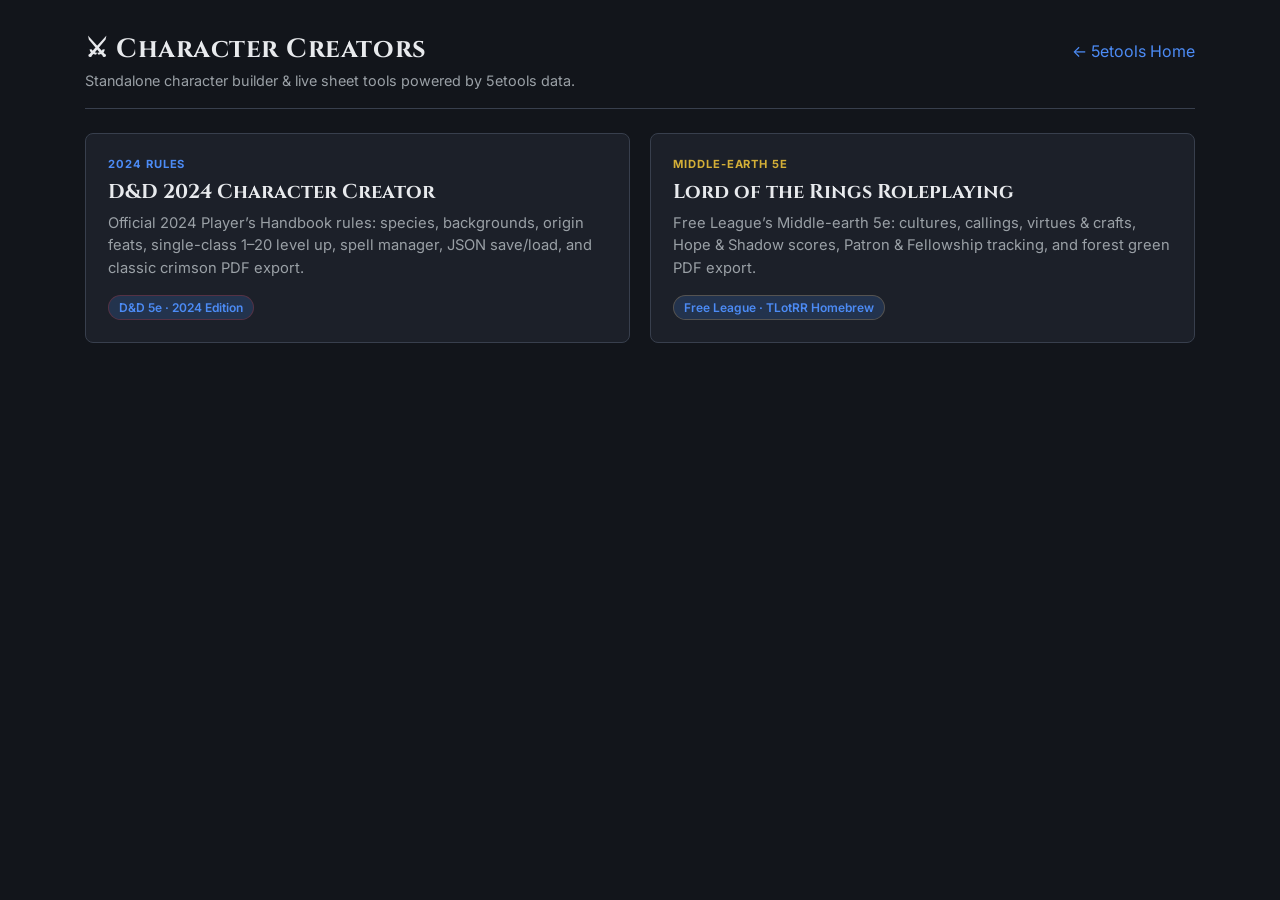
==== character-creators/index.html @ 7088c83d "feat: implement character creators for D&D 2024 and The Lord of the Rings Roleplaying systems" ====
<!DOCTYPE html>
<html lang="en">
<head>
	<meta charset="utf-8">
	<meta name="viewport" content="width=device-width, initial-scale=1">
	<title>Character Creators | 5etools</title>
	<link rel="preconnect" href="https://fonts.googleapis.com">
	<link rel="preconnect" href="https://fonts.gstatic.com" crossorigin>
	<link href="https://fonts.googleapis.com/css2?family=Cinzel:wght@600;700;800&family=Inter:wght@400;500;600;700&display=swap" rel="stylesheet">
	<link rel="icon" type="image/png" href="favicon.png">
	<link rel="stylesheet" href="shared/styles.css">
</head>
<body class="cc-hub-body">
	<div class="cc-page">
		<header class="cc-header cc-hub-header">
			<div>
				<h1>⚔ Character Creators</h1>
				<p class="cc-sub">Standalone character builder & live sheet tools powered by 5etools data.</p>
			</div>
			<p class="cc-muted"><a href="../index.html">← 5etools Home</a></p>
		</header>

		<div class="cc-card-grid cc-hub-grid">
			<a class="cc-card cc-card-dnd" href="dnd-2024/">
				<div class="cc-card-header-badge">2024 RULES</div>
				<h2>D&amp;D 2024 Character Creator</h2>
				<p>Official 2024 Player’s Handbook rules: species, backgrounds, origin feats, single-class 1–20 level up, spell manager, JSON save/load, and classic crimson PDF export.</p>
				<span class="cc-badge cc-badge-dnd">D&amp;D 5e · 2024 Edition</span>
			</a>
			<a class="cc-card cc-card-lotr" href="lotr-rpg/">
				<div class="cc-card-header-badge cc-badge-gold">MIDDLE-EARTH 5E</div>
				<h2>Lord of the Rings Roleplaying</h2>
				<p>Free League’s Middle-earth 5e: cultures, callings, virtues &amp; crafts, Hope &amp; Shadow scores, Patron &amp; Fellowship tracking, and forest green PDF export.</p>
				<span class="cc-badge cc-badge-lotr">Free League · TLotRR Homebrew</span>
			</a>
		</div>
	</div>
</body>
</html>
---- character-creators/shared/styles.css ----
:root {
	--cc-bg: #12151b;
	--cc-bg-elevated: #1c2029;
	--cc-bg-input: #262b37;
	--cc-border: #383f4d;
	--cc-text: #e8eaed;
	--cc-text-muted: #9aa0a6;
	--cc-accent: #4c8bf5;
	--cc-accent-hover: #6ba0f7;
	--cc-danger: #e57373;
	--cc-success: #81c995;
	--cc-warning: #fdd663;
	--cc-radius: 8px;
	--cc-font: "Inter", -apple-system, BlinkMacSystemFont, "Segoe UI", Roboto, sans-serif;
	--cc-font-title: "Cinzel", Georgia, serif;
	--cc-mono: ui-monospace, "Cascadia Code", "SF Mono", Menlo, monospace;
}

*,
*::before,
*::after {
	box-sizing: border-box;
}

html, body {
	margin: 0;
	padding: 0;
	min-height: 100%;
	background: var(--cc-bg);
	color: var(--cc-text);
	font-family: var(--cc-font);
	line-height: 1.45;
	-webkit-font-smoothing: antialiased;
}

a {
	color: var(--cc-accent);
	text-decoration: none;
}
a:hover {
	color: var(--cc-accent-hover);
	text-decoration: underline;
}

.cc-page {
	max-width: 1150px;
	margin: 0 auto;
	padding: 1.5rem 1.25rem 3rem;
}

.cc-header {
	display: flex;
	flex-wrap: wrap;
	align-items: baseline;
	justify-content: space-between;
	gap: 0.75rem 1.25rem;
	margin-bottom: 1.5rem;
	padding-bottom: 1rem;
	border-bottom: 1px solid var(--cc-border);
}

.cc-header h1 {
	margin: 0;
	font-family: var(--cc-font-title);
	font-size: 1.65rem;
	font-weight: 700;
	letter-spacing: 0.02em;
}

.cc-header .cc-sub {
	color: var(--cc-text-muted);
	margin: 0.2rem 0 0;
	font-size: 0.9rem;
}

/* Hub Grid */
.cc-hub-grid {
	display: grid;
	grid-template-columns: repeat(auto-fit, minmax(300px, 1fr));
	gap: 1.25rem;
}
.cc-card-header-badge {
	font-size: 0.7rem;
	font-weight: 700;
	letter-spacing: 0.08em;
	color: var(--cc-accent);
	margin-bottom: 0.3rem;
}
.cc-badge-gold {
	color: #d4af37;
}

.cc-card {
	position: relative;
	display: flex;
	flex-direction: column;
	background: var(--cc-bg-elevated);
	border: 1px solid var(--cc-border);
	border-radius: var(--cc-radius);
	padding: 1.35rem 1.4rem;
	color: inherit;
	transition: border-color 0.2s, transform 0.2s, box-shadow 0.2s;
}
.cc-card:hover {
	border-color: var(--cc-accent);
	text-decoration: none;
	transform: translateY(-2px);
	box-shadow: 0 8px 24px rgba(0,0,0,0.3);
}
.cc-card h2 {
	margin: 0 0 0.4rem;
	font-family: var(--cc-font-title);
	font-size: 1.25rem;
}
.cc-card p {
	margin: 0 0 1rem;
	color: var(--cc-text-muted);
	font-size: 0.92rem;
	line-height: 1.5;
	flex: 1;
}
.cc-card .cc-badge {
	display: inline-block;
	align-self: flex-start;
	font-size: 0.75rem;
	font-weight: 600;
	padding: 0.2rem 0.6rem;
	border-radius: 999px;
	background: rgba(76, 139, 245, 0.18);
	color: var(--cc-accent);
}
.cc-badge-dnd {
	background: rgba(200, 50, 50, 0.18);
	color: #e57373;
	border: 1px solid rgba(200, 50, 50, 0.3);
}
.cc-badge-lotr {
	background: rgba(197, 160, 89, 0.18);
	color: #d4af37;
	border: 1px solid rgba(197, 160, 89, 0.3);
}

.cc-muted { color: var(--cc-text-muted); }
.cc-mono { font-family: var(--cc-mono); font-size: 0.9em; }

/* Equipment editor (shared) */
.cc-eq-editor {
	display: flex;
	flex-direction: column;
	gap: 0.75rem;
}
.cc-eq-head {
	display: flex;
	align-items: baseline;
	justify-content: space-between;
	gap: 0.75rem;
}
.cc-eq-head h3 {
	margin: 0;
}
.cc-eq-list {
	list-style: none;
	margin: 0;
	padding: 0;
	border: 1px solid var(--cc-border);
	border-radius: var(--cc-radius);
	background: var(--cc-bg);
	max-height: 240px;
	overflow: auto;
}
.cc-eq-row {
	display: flex;
	align-items: center;
	justify-content: space-between;
	gap: 0.6rem;
	padding: 0.45rem 0.65rem;
	border-bottom: 1px solid rgba(255, 255, 255, 0.04);
	font-size: 0.92rem;
}
.cc-eq-row:last-child {
	border-bottom: none;
}
.cc-eq-row.is-equipped {
	background: rgba(129, 201, 149, 0.08);
	border-left: 3px solid var(--cc-success);
}
.cc-eq-name {
	flex: 1;
	min-width: 120px;
	word-break: normal;
	overflow-wrap: break-word;
}
.cc-eq-row-actions {
	display: flex;
	align-items: center;
	gap: 0.3rem;
	flex-shrink: 0;
	flex-wrap: wrap;
}
.cc-eq-empty {
	padding: 0.75rem;
	list-style: none;
}
.cc-eq-add,
.cc-eq-catalog {
	border: 1px solid var(--cc-border);
	border-radius: var(--cc-radius);
	padding: 0.65rem 0.75rem;
	background: var(--cc-bg);
}
.cc-eq-add-title {
	font-weight: 650;
	font-size: 0.88rem;
	margin-bottom: 0.4rem;
}
.cc-eq-add-row {
	display: flex;
	flex-wrap: wrap;
	gap: 0.4rem;
	align-items: center;
}
.cc-eq-add-row .cc-input:not(.cc-input-num) {
	flex: 1;
	min-width: 10rem;
	max-width: none;
}
.cc-eq-catalog-list {
	margin-top: 0.5rem;
	max-height: 220px;
	overflow: auto;
	display: flex;
	flex-direction: column;
	gap: 0.2rem;
}
.cc-eq-catalog-item {
	appearance: none;
	text-align: left;
	display: flex;
	flex-wrap: wrap;
	align-items: baseline;
	justify-content: space-between;
	gap: 0.35rem 0.75rem;
	padding: 0.35rem 0.5rem;
	border: 1px solid transparent;
	border-radius: 6px;
	background: transparent;
	color: inherit;
	font: inherit;
	cursor: pointer;
}
.cc-eq-catalog-item:hover {
	border-color: var(--cc-accent);
	background: rgba(76, 139, 245, 0.08);
}
.cc-eq-catalog-name {
	font-weight: 600;
	font-size: 0.9rem;
}
.cc-eq-catalog-meta {
	font-size: 0.75rem;
	color: var(--cc-text-muted);
}
.cc-eq-bulk {
	font-size: 0.9rem;
}
.cc-eq-bulk summary {
	cursor: pointer;
	color: var(--cc-text-muted);
	margin-bottom: 0.35rem;
}
.cc-btn-xs {
	padding: 0.2rem 0.45rem;
	font-size: 0.78rem;
}

/* Source manager & Cog modal */
.cc-btn-cog {
	background: var(--cc-bg-elevated);
	border: 1px solid var(--cc-border);
	color: var(--cc-text);
	display: inline-flex;
	align-items: center;
	gap: 0.35rem;
}
.cc-btn-cog:hover {
	border-color: var(--cc-accent);
	color: var(--cc-accent);
}
.cc-source-banner {
	display: flex;
	align-items: center;
	justify-content: space-between;
	gap: 0.75rem;
	background: var(--cc-bg-elevated);
	border: 1px solid var(--cc-border);
	border-radius: var(--cc-radius);
	padding: 0.5rem 0.75rem;
	margin-bottom: 1rem;
	font-size: 0.88rem;
}
.cc-source-banner-left {
	display: flex;
	align-items: center;
	gap: 0.5rem;
	flex-wrap: wrap;
}
.cc-source-badges {
	display: flex;
	align-items: center;
	gap: 0.35rem;
	flex-wrap: wrap;
}
.cc-badge-source {
	background: rgba(76, 139, 245, 0.15);
	color: var(--cc-accent);
	border: 1px solid rgba(76, 139, 245, 0.3);
	padding: 0.1rem 0.45rem;
	border-radius: 4px;
	font-size: 0.75rem;
	font-weight: 600;
}
.cc-source-modal {
	max-height: 85vh;
	overflow: auto;
}
.cc-source-quick {
	margin-bottom: 1rem;
	gap: 0.4rem;
}
.cc-source-categories {
	display: flex;
	flex-direction: column;
	gap: 1.25rem;
	margin-bottom: 1.25rem;
}
.cc-source-cat h3 {
	margin: 0 0 0.2rem;
	font-size: 1.05rem;
}
.cc-source-cat p {
	margin: 0 0 0.5rem;
	font-size: 0.85rem;
}
.cc-source-grid {
	display: grid;
	grid-template-columns: repeat(auto-fill, minmax(200px, 1fr));
	gap: 0.5rem;
}
.cc-source-card {
	display: flex;
	align-items: center;
	gap: 0.6rem;
	padding: 0.5rem 0.65rem;
	border: 1px solid var(--cc-border);
	border-radius: 6px;
	background: var(--cc-bg);
	cursor: pointer;
	transition: border-color 0.15s, background 0.15s;
}
.cc-source-card:hover {
	border-color: var(--cc-accent);
}
.cc-source-card.is-active {
	border-color: var(--cc-accent);
	background: rgba(76, 139, 245, 0.12);
}
.cc-source-card-info {
	display: flex;
	flex-direction: column;
}
.cc-source-code {
	font-size: 0.75rem;
	font-weight: 700;
	color: var(--cc-accent);
}
.cc-source-name {
	font-size: 0.85rem;
	color: var(--cc-text);
}

/* Item Inspector Modal */
.cc-item-inspector {
	display: flex;
	flex-direction: column;
	gap: 0.75rem;
}
.cc-item-props {
	display: flex;
	flex-wrap: wrap;
	gap: 0.35rem;
}
.cc-item-tag {
	font-size: 0.78rem;
	padding: 0.15rem 0.45rem;
	border-radius: 4px;
	background: var(--cc-bg-input);
	border: 1px solid var(--cc-border);
	color: var(--cc-text);
}

/* Attacks Section & Combat Action Cards */
.cc-attack-grid {
	display: grid;
	grid-template-columns: repeat(auto-fill, minmax(220px, 1fr));
	gap: 0.65rem;
	margin-top: 0.5rem;
}
.cc-attack-card {
	border: 1px solid var(--cc-border);
	border-radius: var(--cc-radius);
	padding: 0.65rem 0.8rem;
	background: var(--cc-bg);
	display: flex;
	flex-direction: column;
	gap: 0.25rem;
}
.cc-attack-name {
	font-weight: 700;
	font-size: 0.95rem;
	display: flex;
	justify-content: space-between;
	align-items: center;
}
.cc-attack-meta {
	font-size: 0.82rem;
	color: var(--cc-text-muted);
}
.cc-attack-stat-row {
	display: flex;
	gap: 0.6rem;
	margin-top: 0.2rem;
}
.cc-attack-badge {
	background: var(--cc-bg-input);
	border: 1px solid var(--cc-border);
	border-radius: 4px;
	padding: 0.2rem 0.5rem;
	font-size: 0.85rem;
	font-weight: 600;
}

/* Currency & Carrying Capacity */
.cc-currency-grid {
	display: flex;
	flex-wrap: wrap;
	gap: 0.5rem;
	align-items: center;
	margin-top: 0.5rem;
	padding: 0.5rem 0.75rem;
	background: var(--cc-bg);
	border: 1px solid var(--cc-border);
	border-radius: var(--cc-radius);
}
.cc-currency-cell {
	display: flex;
	align-items: center;
	gap: 0.3rem;
	font-size: 0.85rem;
	font-weight: 600;
}
.cc-weight-bar-wrap {
	margin-top: 0.5rem;
	font-size: 0.82rem;
}
.cc-weight-bar {
	height: 8px;
	border-radius: 999px;
	background: var(--cc-bg-input);
	overflow: hidden;
	margin-top: 0.2rem;
}
.cc-weight-fill {
	height: 100%;
	background: var(--cc-accent);
	transition: width 0.3s;
}
.cc-weight-fill.is-overburdened {
	background: var(--cc-warning);
}
.cc-weight-fill.is-encumbered {
	background: var(--cc-danger);
}

/* ==========================================================================
   MOBILE & TABLET RESPONSIVE MEDIA QUERIES
   ========================================================================== */

@media (max-width: 768px) {
	.cc-page {
		padding: 1rem 0.75rem 2.5rem;
	}
	.cc-header {
		flex-direction: column;
		align-items: flex-start;
		gap: 0.5rem;
	}
	.cc-header h1 {
		font-size: 1.4rem;
	}
	
	/* Toolbar and steps scrolling */
	.cc-toolbar {
		flex-wrap: wrap;
		gap: 0.5rem;
	}
	.cc-steps {
		display: flex;
		overflow-x: auto;
		white-space: nowrap;
		-webkit-overflow-scrolling: touch;
		padding-bottom: 0.4rem;
		gap: 0.35rem;
	}
	.cc-step-btn {
		flex-shrink: 0;
		padding: 0.4rem 0.7rem;
		font-size: 0.82rem;
	}

	/* Sheet layouts stack on mobile */
	.cc-sheet-cols {
		grid-template-columns: 1fr !important;
		gap: 0.85rem;
	}
	.cc-stat-strip {
		grid-template-columns: repeat(3, 1fr) !important;
		gap: 0.4rem;
	}
	.cc-ability-grid {
		grid-template-columns: repeat(3, 1fr) !important;
		gap: 0.4rem;
	}

	/* Modal mobile drawer style */
	.cc-modal {
		width: 94vw !important;
		max-height: 90vh !important;
		margin: auto;
		border-radius: 12px;
	}
}

@media (max-width: 600px) {
	.cc-eq-row {
		flex-direction: column;
		align-items: stretch;
		gap: 0.45rem;
		padding: 0.55rem 0.65rem;
	}
	.cc-eq-name {
		width: 100%;
		font-size: 0.95rem;
		font-weight: 600;
	}
	.cc-eq-row-actions {
		width: 100%;
		justify-content: flex-end;
		gap: 0.35rem;
	}
	.cc-eq-row-actions .cc-btn {
		flex: 1;
		padding: 0.3rem 0.45rem;
		font-size: 0.78rem;
		text-align: center;
	}
}

@media (max-width: 480px) {
	.cc-stat-strip {
		grid-template-columns: repeat(2, 1fr) !important;
	}
	.cc-ability-grid {
		grid-template-columns: repeat(2, 1fr) !important;
	}
	.cc-attack-grid {
		grid-template-columns: 1fr !important;
	}
	.cc-source-grid {
		grid-template-columns: 1fr !important;
	}
	.cc-btn, .cc-input, select {
		min-height: 40px; /* Touch target safety */
	}
}

/* ==========================================================================
   PDF & PRINT THEMED STYLING
   ========================================================================== */

.cc-pdf-sheet {
	width: 816px;
	background: transparent;
	color: #1c1c1c;
	font-family: Georgia, "Book Antiqua", "Times New Roman", serif;
	font-size: 11px;
	line-height: 1.4;
	margin: 0 auto;
}

.cc-pdf-page {
	width: 816px;
	min-height: 1020px;
	padding: 20px 24px;
	background: #fcfbfa;
	box-shadow: 0 4px 15px rgba(0,0,0,0.15);
	margin-bottom: 20px;
	page-break-after: always;
	break-after: page;
	display: flex;
	flex-direction: column;
	justify-content: flex-start;
	gap: 6px;
	box-sizing: border-box;
}
.cc-pdf-page:last-child {
	page-break-after: auto;
	break-after: auto;
	margin-bottom: 0;
}

.cc-pdf-header-dnd {
	background: linear-gradient(135deg, #58180d 0%, #7d1c10 100%);
	color: #f9f6f0;
	border: 2px solid #8b0000;
	border-radius: 6px;
	padding: 10px 14px;
	margin-bottom: 0;
	display: flex;
	justify-content: space-between;
	align-items: center;
}
.cc-pdf-header-dnd .cc-pdf-name {
	font-size: 22px;
	font-weight: 700;
	color: #ffffff;
	font-family: var(--cc-font-title);
	letter-spacing: 0.02em;
}
.cc-pdf-header-dnd .cc-pdf-sub {
	color: #fdd663;
	font-size: 11.5px;
	margin-top: 2px;
}
.cc-pdf-header-dnd .cc-pdf-meta {
	font-size: 9.5px;
	color: #e2dac4;
	text-align: right;
	line-height: 1.4;
}

.cc-pdf-header-lotr {
	background: linear-gradient(135deg, #1e3f20 0%, #2d552f 100%);
	color: #f4efe6;
	border: 2px solid #c5a059;
	border-radius: 6px;
	padding: 10px 14px;
	margin-bottom: 0;
	display: flex;
	justify-content: space-between;
	align-items: center;
}
.cc-pdf-header-lotr .cc-pdf-name {
	font-size: 22px;
	font-weight: 700;
	color: #ffffff;
	font-family: var(--cc-font-title);
	letter-spacing: 0.03em;
}
.cc-pdf-header-lotr .cc-pdf-sub {
	color: #c5a059;
	font-size: 11.5px;
	margin-top: 2px;
}
.cc-pdf-header-lotr .cc-pdf-meta {
	font-size: 9.5px;
	color: #e5dbc5;
	text-align: right;
	line-height: 1.4;
}

.cc-pdf-tag {
	display: inline-block;
	background: rgba(255, 255, 255, 0.15);
	padding: 2px 6px;
	border-radius: 4px;
	font-size: 9px;
	font-weight: 600;
	margin-top: 3px;
}
.cc-pdf-tag-lotr {
	background: rgba(197, 160, 89, 0.25);
	border: 1px solid #c5a059;
	color: #ffffff;
}

.cc-pdf-grid3 {
	display: grid;
	grid-template-columns: repeat(6, 1fr);
	gap: 6px;
	margin-bottom: 0;
}
.cc-pdf-box {
	border: 1.5px solid #7d1c10;
	border-radius: 5px;
	background: #f7f3eb;
	padding: 4px 3px;
	text-align: center;
}
.cc-pdf-box-lotr {
	border: 1.5px solid #2d552f;
	background: #f2f5f1;
}
.cc-pdf-label {
	font-size: 8.5px;
	font-weight: 700;
	text-transform: uppercase;
	letter-spacing: 0.04em;
	color: #58180d;
	margin-bottom: 1px;
}
.cc-pdf-box-lotr .cc-pdf-label {
	color: #1e3f20;
}
.cc-pdf-big {
	font-size: 15px;
	font-weight: 700;
	color: #111;
}

.cc-pdf-abilities {
	display: grid;
	grid-template-columns: repeat(6, 1fr);
	gap: 6px;
	margin-bottom: 0;
}
.cc-pdf-ab {
	border: 1px solid #999;
	border-radius: 5px;
	background: #ffffff;
	padding: 4px 3px;
	text-align: center;
	box-shadow: 0 1px 3px rgba(0,0,0,0.05);
}
.cc-pdf-ab-lotr {
	border: 1px solid #2d552f;
}

.cc-pdf-section h3 {
	font-size: 11px;
	font-weight: 700;
	text-transform: uppercase;
	letter-spacing: 0.05em;
	color: #7d1c10;
	border-bottom: 1.5px solid #7d1c10;
	padding-bottom: 2px;
	margin: 6px 0 4px;
}
.cc-pdf-lotr section h3 {
	color: #1e3f20;
	border-bottom: 1.5px solid #1e3f20;
}

.cc-pdf-table {
	width: 100%;
	border-collapse: collapse;
	font-size: 9.5px;
	margin-bottom: 0;
}
.cc-pdf-table th {
	background: #7d1c10;
	color: #ffffff;
	text-align: left;
	padding: 3px 5px;
	font-size: 9px;
	text-transform: uppercase;
}
.cc-pdf-table-lotr th {
	background: #1e3f20;
}
.cc-pdf-table td {
	padding: 3px 5px;
	border-bottom: 1px solid #e0e0e0;
}
.cc-pdf-table tr:nth-child(even) td {
	background: #f7f4ec;
}

.cc-pdf-cols {
	display: grid;
	grid-template-columns: 1fr 1.2fr;
	gap: 10px;
	margin-bottom: 0;
}
.cc-pdf-list {
	margin: 0 0 6px;
	padding-left: 14px;
}
.cc-pdf-list.compact {
	list-style: none;
	padding-left: 0;
}
.cc-pdf-list.compact li {
	display: flex;
	justify-content: space-between;
	padding: 1.5px 0;
	border-bottom: 1px dotted #ccc;
}
.cc-pdf-right {
	font-variant-numeric: tabular-nums;
	font-weight: 600;
}
.cc-pdf-feat-text {
	font-size: 9px;
	color: #444;
	margin-top: 1px;
	line-height: 1.3;
}
.cc-pdf-p {
	margin: 0 0 4px;
}
.cc-pdf-coin-grid {
	display: flex;
	gap: 8px;
	background: #f7f4ec;
	border: 1px solid #ccc;
	border-radius: 4px;
	padding: 4px 8px;
	font-size: 9.5px;
	margin-bottom: 0;
}
.cc-pdf-notes-box {
	background: #faf8f2;
	border: 1px dashed #bbb;
	border-radius: 4px;
	padding: 4px 6px;
	font-size: 9px;
	color: #333;
	min-height: 35px;
}
.cc-pdf-footer {
	margin-top: auto;
	padding-top: 4px;
	border-top: 1px solid #bbb;
	display: flex;
	justify-content: space-between;
	font-size: 8.5px;
	color: #777;
}

/* Paper & Pencil Tabletop Trackers */
.cc-pdf-tracker-card {
	display: grid;
	grid-template-columns: 1fr 1fr;
	gap: 10px;
	background: #f7f4ec;
	border: 1.5px solid #7d1c10;
	border-radius: 6px;
	padding: 6px 10px;
	margin-bottom: 0;
	font-size: 9.5px;
}
.cc-pdf-tracker-lotr {
	border-color: #2d552f;
	background: #f2f5f1;
}
.cc-pdf-tracker-title {
	font-weight: 700;
	font-size: 10.5px;
	text-transform: uppercase;
	color: #58180d;
	margin-bottom: 4px;
}
.cc-pdf-tracker-lotr .cc-pdf-tracker-title {
	color: #1e3f20;
}
.cc-pdf-pips {
	font-size: 14px;
	letter-spacing: 0.1em;
	margin-bottom: 4px;
}
.cc-pdf-pip {
	color: #333;
}
.cc-pdf-writein {
	font-size: 8.5px;
	margin-top: 2px;
	color: #444;
}
.cc-pdf-writein-line {
	margin-top: 4px;
	font-size: 10px;
}
.cc-pdf-checks {
	margin-top: 5px;
	font-size: 9.5px;
}
.cc-pdf-ammo-row {
	display: flex;
	justify-content: space-between;
	align-items: center;
	background: #f7f4ec;
	border: 1px solid #ddd;
	border-radius: 4px;
	padding: 4px 8px;
	font-size: 9.5px;
	margin-top: 4px;
}
.cc-pdf-slot-tracker {
	background: #f7f4ec;
	border: 1px solid #ccc;
	border-radius: 4px;
	padding: 4px 8px;
	font-size: 9.5px;
	margin: 4px 0;
}
.cc-pdf-blank-line {
	color: #999;
	letter-spacing: 0.05em;
}

.cc-pdf-notes-full {
	background: #faf8f2;
	border: 1px solid #c5a059;
	border-radius: 6px;
	padding: 10px 14px;
	font-size: 10px;
	color: #222;
	line-height: 1.6;
	flex: 1;
	min-height: 220px;
}
.cc-pdf-dnd .cc-pdf-notes-full {
	border-color: #8b0000;
}
.cc-pdf-notes-lines {
	margin-top: 6px;
	color: #888;
	line-height: 1.8;
}

/* Options Dropdown Menu */
.cc-dropdown {
	position: relative;
	display: inline-block;
}
.cc-dropdown-menu {
	position: absolute;
	top: 100%;
	right: 0;
	margin-top: 0.35rem;
	background: var(--cc-bg-elevated);
	border: 1px solid var(--cc-border);
	border-radius: var(--cc-radius);
	box-shadow: 0 8px 24px rgba(0, 0, 0, 0.5);
	min-width: 190px;
	z-index: 200;
	display: flex;
	flex-direction: column;
	padding: 0.35rem;
	gap: 0.2rem;
}
.cc-dropdown-item {
	appearance: none;
	background: transparent;
	border: none;
	color: var(--cc-text);
	padding: 0.45rem 0.75rem;
	text-align: left;
	font: inherit;
	font-size: 0.88rem;
	border-radius: 4px;
	cursor: pointer;
	display: flex;
	align-items: center;
	gap: 0.5rem;
	width: 100%;
	transition: background 0.15s, color 0.15s;
}
.cc-dropdown-item:hover {
	background: var(--cc-bg-input);
	color: var(--cc-accent);
}
.cc-dropdown-item.cc-danger:hover {
	color: var(--cc-danger);
	background: rgba(229, 115, 115, 0.15);
}
.cc-dropdown-divider {
	height: 1px;
	background: var(--cc-border);
	margin: 0.25rem 0;
}

/* Character Portrait Component */
.cc-portrait-frame {
	position: relative;
	width: 76px;
	height: 76px;
	border-radius: 50%;
	border: 2px solid var(--cc-accent);
	background: var(--cc-bg-elevated);
	overflow: hidden;
	flex-shrink: 0;
	cursor: pointer;
	box-shadow: 0 4px 12px rgba(0, 0, 0, 0.3);
	display: flex;
	align-items: center;
	justify-content: center;
	transition: border-color 0.2s, transform 0.2s;
}
.cc-portrait-frame:hover {
	border-color: #fff;
	transform: scale(1.04);
}
.cc-portrait-img {
	width: 100%;
	height: 100%;
	object-fit: cover;
}
.cc-portrait-placeholder {
	font-size: 1.8rem;
	color: var(--cc-text-muted);
	user-select: none;
}
.cc-portrait-overlay {
	position: absolute;
	inset: 0;
	background: rgba(0, 0, 0, 0.5);
	color: #fff;
	font-size: 0.7rem;
	font-weight: 600;
	display: flex;
	align-items: center;
	justify-content: center;
	opacity: 0;
	transition: opacity 0.15s;
}
.cc-portrait-frame:hover .cc-portrait-overlay {
	opacity: 1;
}

.cc-sheet-header-wrap {
	display: flex;
	align-items: center;
	gap: 1.25rem;
}
.cc-sheet-header-main {
	flex: 1;
	min-width: 0;
}

/* PDF Portrait Frame */
.cc-pdf-portrait {
	width: 64px;
	height: 64px;
	border-radius: 50%;
	border: 2px solid #8b0000;
	object-fit: cover;
	flex-shrink: 0;
}
.cc-pdf-lotr .cc-pdf-portrait {
	border-color: #c5a059;
}

/* Printable Sheet Media Query (fixes color stripping & blank page gaps) */
/* Health & Rest Controls */
.cc-hp-card {
	background: var(--cc-bg-panel);
	border: 1px solid var(--cc-border);
	border-radius: var(--cc-radius);
	padding: 1rem;
	margin-bottom: 1rem;
}
.cc-hp-bar-bg {
	height: 18px;
	background: var(--cc-bg-input);
	border: 1px solid var(--cc-border);
	border-radius: 9px;
	overflow: hidden;
	margin: 0.5rem 0 0.75rem;
	position: relative;
}
.cc-hp-bar-fill {
	height: 100%;
	background: linear-gradient(90deg, #4caf50 0%, #81c784 100%);
	transition: width 0.3s ease;
}
.cc-hp-bar-fill.is-warn {
	background: linear-gradient(90deg, #ff9800 0%, #ffb74d 100%);
}
.cc-hp-bar-fill.is-danger {
	background: linear-gradient(90deg, #f44336 0%, #e57373 100%);
}
.cc-hp-quick-btns {
	display: flex;
	gap: 0.4rem;
	flex-wrap: wrap;
	align-items: center;
}

/* Source pills & category grouping styling */
.cc-source-pills {
	display: flex;
	gap: 0.4rem;
	flex-wrap: wrap;
	margin: 0.5rem 0 0.75rem;
}
.cc-source-pill {
	display: inline-flex;
	align-items: center;
	gap: 4px;
	padding: 0.25rem 0.65rem;
	font-size: 0.8rem;
	border-radius: 12px;
	background: var(--cc-bg-input);
	border: 1px solid var(--cc-border);
	color: var(--cc-fg-muted);
	cursor: pointer;
	user-select: none;
	transition: all 0.2s ease;
}
.cc-source-pill.is-active {
	background: var(--cc-accent);
	color: #ffffff;
	border-color: var(--cc-accent);
	font-weight: 600;
}
.cc-cat-group-title {
	font-size: 0.95rem;
	font-weight: 700;
	color: var(--cc-accent);
	border-bottom: 1px solid var(--cc-border);
	padding-bottom: 0.25rem;
	margin: 1.25rem 0 0.5rem;
}
.cc-cat-group-title:first-child {
	margin-top: 0.5rem;
}

@media print {
	*, *::before, *::after {
		-webkit-print-color-adjust: exact !important;
		print-color-adjust: exact !important;
		color-adjust: exact !important;
	}

	body > *:not(#cc-pdf-host) {
		display: none !important;
	}

	body, html {
		margin: 0 !important;
		padding: 0 !important;
		background: #ffffff !important;
		height: auto !important;
		width: 100% !important;
	}

	#cc-pdf-host {
		display: block !important;
		position: static !important;
		width: 100% !important;
		margin: 0 !important;
		padding: 0 !important;
		visibility: visible !important;
	}

	.cc-pdf-sheet {
		width: 100% !important;
		margin: 0 !important;
		padding: 0 !important;
		box-shadow: none !important;
	}

	.cc-pdf-page {
		width: 100% !important;
		max-width: 100% !important;
		min-height: auto !important;
		box-shadow: none !important;
		margin: 0 !important;
		padding: 24px 28px !important;
		box-sizing: border-box !important;
		page-break-after: always !important;
		break-after: page !important;
		page-break-inside: avoid !important;
		break-inside: avoid !important;
	}

	.cc-pdf-page:last-child {
		page-break-after: avoid !important;
		break-after: avoid !important;
		margin-bottom: 0 !important;
	}

	@page {
		size: letter portrait;
		margin: 0;
	}
}
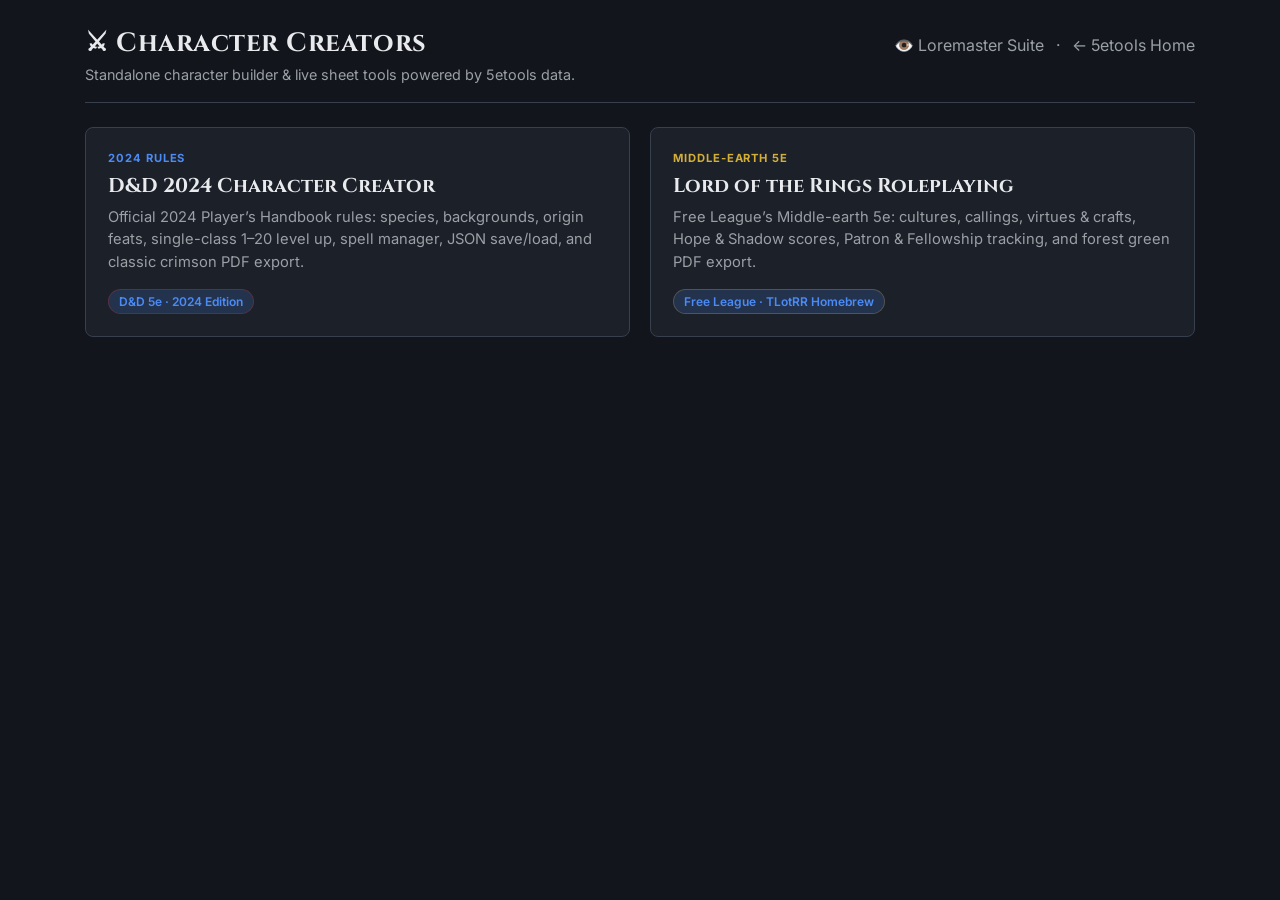
==== commit d5d3eae8: "feat: add character creators and loremaster suite links to landing page and update styling" ====
--- a/character-creators/index.html
+++ b/character-creators/index.html
@@ -17,7 +17,11 @@
 				<h1>⚔ Character Creators</h1>
 				<p class="cc-sub">Standalone character builder & live sheet tools powered by 5etools data.</p>
 			</div>
-			<p class="cc-muted"><a href="../index.html">← 5etools Home</a></p>
+			<div style="display:flex; gap:0.75rem; align-items:center;">
+				<a href="../dmtools/tlotrr/index.html" class="cc-muted" style="text-decoration:none">👁️ Loremaster Suite</a>
+				<span class="cc-muted">·</span>
+				<a href="../index.html" class="cc-muted" style="text-decoration:none">← 5etools Home</a>
+			</div>
 		</header>
 
 		<div class="cc-card-grid cc-hub-grid">
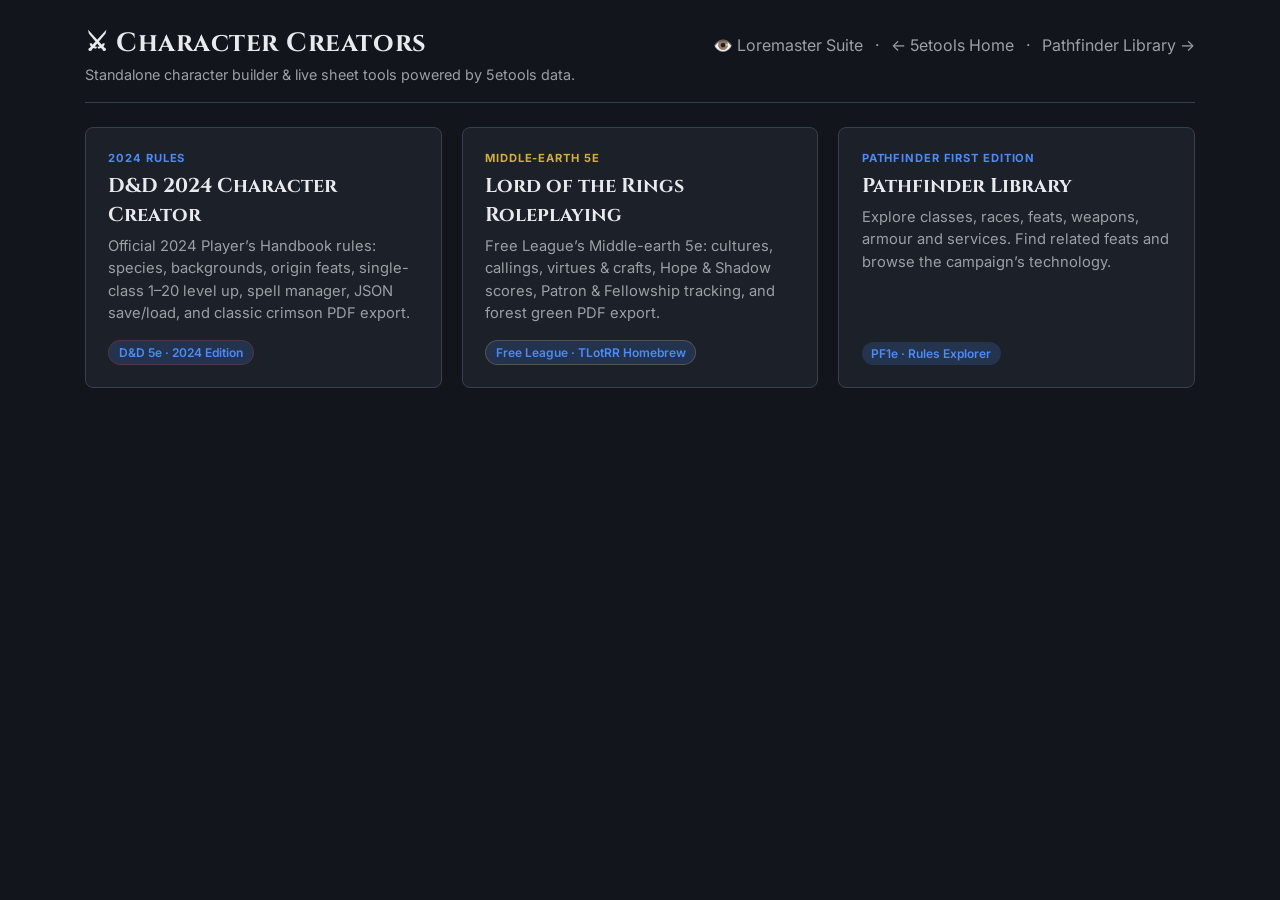
==== commit 6f170b4c: "Add standalone Pathfinder rules library and navigation" ====
--- a/character-creators/index.html
+++ b/character-creators/index.html
@@ -21,6 +21,8 @@
 				<a href="../dmtools/tlotrr/index.html" class="cc-muted" style="text-decoration:none">👁️ Loremaster Suite</a>
 				<span class="cc-muted">·</span>
 				<a href="../index.html" class="cc-muted" style="text-decoration:none">← 5etools Home</a>
+				<span class="cc-muted">·</span>
+				<a href="pathfinder/" class="cc-muted" style="text-decoration:none">Pathfinder Library →</a>
 			</div>
 		</header>
 
@@ -37,6 +39,12 @@
 				<p>Free League’s Middle-earth 5e: cultures, callings, virtues &amp; crafts, Hope &amp; Shadow scores, Patron &amp; Fellowship tracking, and forest green PDF export.</p>
 				<span class="cc-badge cc-badge-lotr">Free League · TLotRR Homebrew</span>
 			</a>
+			<a class="cc-card" href="pathfinder/">
+				<div class="cc-card-header-badge">PATHFINDER FIRST EDITION</div>
+				<h2>Pathfinder Library</h2>
+				<p>Explore classes, races, feats, weapons, armour and services. Find related feats and browse the campaign’s technology.</p>
+				<span class="cc-badge">PF1e · Rules Explorer</span>
+			</a>
 		</div>
 	</div>
 </body>
--- a/character-creators/shared/styles.css
+++ b/character-creators/shared/styles.css
@@ -1038,6 +1038,32 @@
 	opacity: 1;
 }
 
+/* Identity Header Layout */
+.cc-identity-header-grid {
+	display: flex;
+	align-items: flex-start;
+	gap: 1.25rem;
+	margin-top: 1rem;
+	margin-bottom: 1rem;
+	width: 100%;
+}
+.cc-identity-header-grid .cc-portrait-frame {
+	width: 86px;
+	height: 86px;
+	margin-top: 0.2rem;
+	flex-shrink: 0;
+}
+.cc-identity-fields {
+	flex: 1;
+	min-width: 0;
+	display: flex;
+	flex-direction: column;
+	gap: 0.75rem;
+}
+.cc-identity-fields .cc-field {
+	width: 100%;
+}
+
 .cc-sheet-header-wrap {
 	display: flex;
 	align-items: center;
@@ -1135,6 +1161,101 @@
 .cc-cat-group-title:first-child {
 	margin-top: 0.5rem;
 }
+
+/* ==========================================================================
+   CHARACTER ROSTER & SWITCHER COMPONENT
+   ========================================================================== */
+
+.cc-character-switcher {
+	position: relative;
+}
+.cc-btn-switcher {
+	background: var(--cc-bg-elevated);
+	border: 1px solid var(--cc-border);
+	padding: 0.4rem 0.8rem;
+	border-radius: var(--cc-radius);
+	cursor: pointer;
+	color: var(--cc-fg);
+	transition: border-color 0.2s, background 0.2s;
+}
+.cc-btn-switcher:hover {
+	border-color: var(--cc-accent);
+	background: var(--cc-bg);
+}
+.cc-roster-card {
+	transition: all 0.2s ease;
+}
+.cc-roster-card:hover {
+	border-color: var(--cc-accent) !important;
+	transform: translateY(-1px);
+}
+.cc-roster-card.is-active {
+	box-shadow: 0 0 0 1px var(--cc-accent);
+}
+
+/* ==========================================================================
+   CLASS RESOURCE TRACKERS
+   ========================================================================== */
+
+.cc-resource-grid {
+	display: grid;
+	grid-template-columns: repeat(auto-fill, minmax(200px, 1fr));
+	gap: 0.75rem;
+	margin-top: 0.75rem;
+}
+.cc-resource-card {
+	background: var(--cc-bg-elevated);
+	border: 1px solid var(--cc-border);
+	border-radius: var(--cc-radius);
+	padding: 0.6rem 0.8rem;
+	display: flex;
+	flex-direction: column;
+	gap: 0.4rem;
+}
+.cc-resource-header {
+	display: flex;
+	justify-content: space-between;
+	align-items: baseline;
+}
+.cc-resource-name {
+	font-weight: 600;
+	font-size: 0.88rem;
+	color: var(--cc-accent);
+}
+.cc-resource-recovery {
+	font-size: 0.72rem;
+	color: var(--cc-text-muted);
+}
+.cc-resource-counter {
+	display: flex;
+	align-items: center;
+	justify-content: space-between;
+	gap: 0.4rem;
+}
+.cc-resource-val {
+	font-size: 1.15rem;
+	font-weight: 700;
+	min-width: 45px;
+	text-align: center;
+}
+.cc-badge-stealth-disadv {
+	display: inline-flex;
+	align-items: center;
+	gap: 0.25rem;
+	background: rgba(220, 53, 69, 0.15);
+	color: #ff6b6b;
+	border: 1px solid rgba(220, 53, 69, 0.4);
+	font-size: 0.75rem;
+	font-weight: 600;
+	padding: 0.15rem 0.45rem;
+	border-radius: 4px;
+}
+.cc-ac-detail {
+	font-size: 0.78rem;
+	color: var(--cc-text-muted);
+	margin-top: 0.2rem;
+}
+
 
 @media print {
 	*, *::before, *::after {
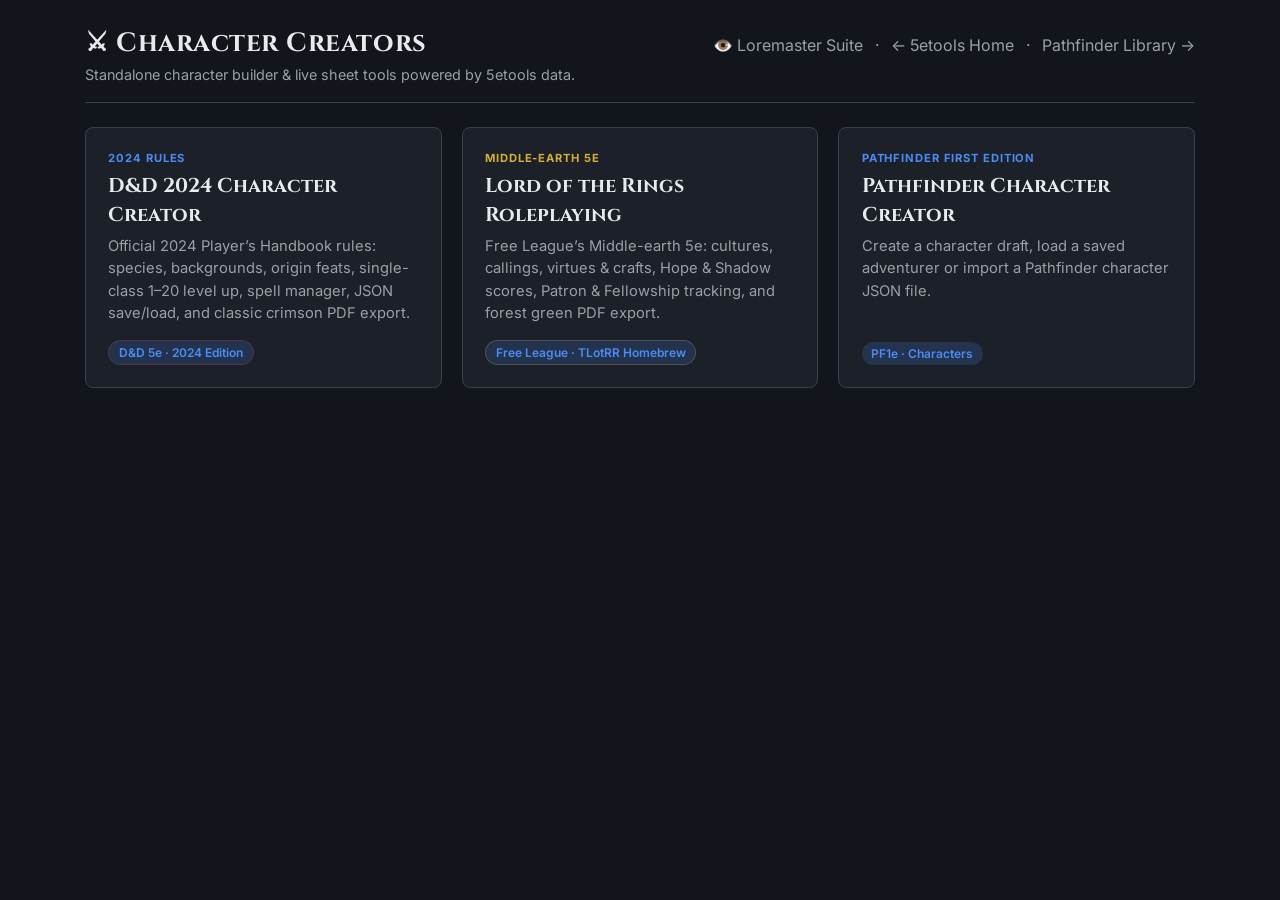
==== commit 0fa59727: "Add standalone Pathfinder character creator v1" ====
--- a/character-creators/index.html
+++ b/character-creators/index.html
@@ -39,11 +39,11 @@
 				<p>Free League’s Middle-earth 5e: cultures, callings, virtues &amp; crafts, Hope &amp; Shadow scores, Patron &amp; Fellowship tracking, and forest green PDF export.</p>
 				<span class="cc-badge cc-badge-lotr">Free League · TLotRR Homebrew</span>
 			</a>
-			<a class="cc-card" href="pathfinder/">
+			<a class="cc-card" href="pathfinder-character/">
 				<div class="cc-card-header-badge">PATHFINDER FIRST EDITION</div>
-				<h2>Pathfinder Library</h2>
-				<p>Explore classes, races, feats, weapons, armour and services. Find related feats and browse the campaign’s technology.</p>
-				<span class="cc-badge">PF1e · Rules Explorer</span>
+				<h2>Pathfinder Character Creator</h2>
+				<p>Create a character draft, load a saved adventurer or import a Pathfinder character JSON file.</p>
+				<span class="cc-badge">PF1e · Characters</span>
 			</a>
 		</div>
 	</div>
